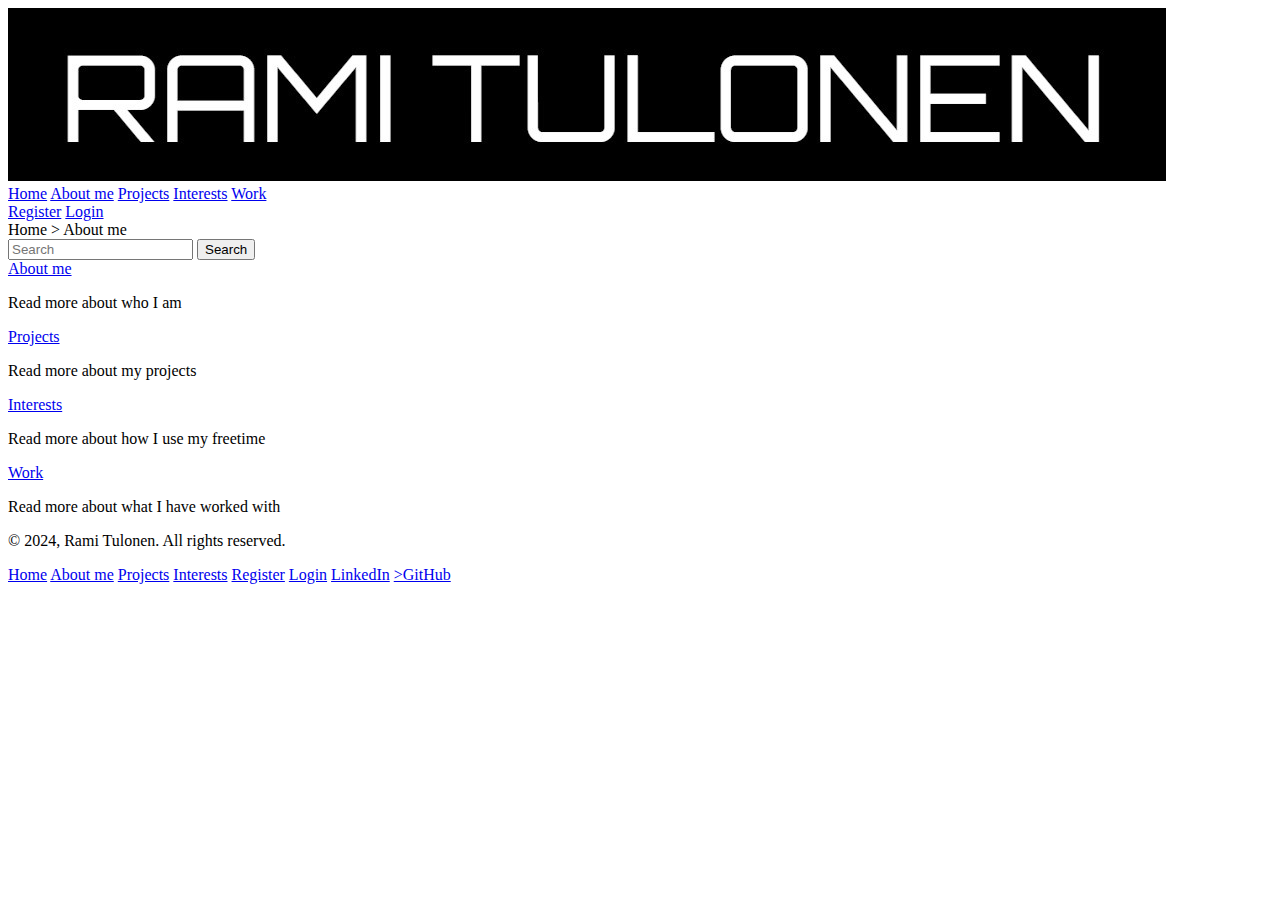
==== About-me.html @ b8fecaf4 "initial commit" ====
<!DOCTYPE html>
<html>

<head>
    <title>Games Archade</title>
    <link rel="stylesheet" href=".github/index_style.css">
</head>

<body>
    <div class="root-container">
        <div class="root-header">
            <div class="header-top">
                <div class="logo">
                    <img src="images/ramitulonenlogo.jpg">
                </div>
                <div class="nav-links-left">
                    <a href="index.html">Home</a>
                    <a href="about-me.html">About me</a>
                    <a href="Projects.html">Projects</a>
                    <a href="Interests.html">Interests</a>
                    <a href="Work.html">Work</a>
                </div>
                <div class="nav-links-right">
                    <a href="signup.html">Register</a>
                    <a href="login.html">Login</a>
                </div>
            </div>
            <div class="search-section">
                <div class="section-title">Home > About me</div>
                <div class="search-bar">
                    <input type="text" placeholder="Search">
                    <button type="button">Search</button>
                </div>
            </div>
        </div>
        
        <div class="root-content">
            <div class="content1">
                <div class="left">
                    <!-- Left side content -->
                </div>
                <div class="right">
                    <a href="about-me.html">About me</a>
                    <p>Read more about who I am</p>
                </div>
            </div>
            <div class="content2">
                <div class="left">
                    <!-- Left side content -->
                </div>
                <div class="right">
                    <a href="Projects.html">Projects</a>
                    <p>Read more about my projects</p>
                </div>
            </div>
            <div class="content3">
                <div class="left">
                    <!-- Left side content -->
                </div>
                <div class="right">
                    <a href="Interests.html">Interests</a>
                    <p>Read more about how I use my freetime</p>
                </div>
            </div>
            <div class="content4">
                <div class="left">
                    <!-- Left side content -->
                </div>
                <div class="right">
                    <a href="Work.html">Work</a>
                    <p>Read more about what I have worked with</p>
                </div>
            </div>
        </div>
        
        <div class="root-footer">
            <div class="footer-info">
                <p>&copy; 2024, Rami Tulonen. All rights reserved.</p>
            </div>
            <div class="footer-links">
                <a href="index.html">Home</a>
                <a href="about-me.html">About me</a>
                <a href="Projects.html">Projects</a>
                <a href="Interests.html">Interests</a>
                <a href="#">Register</a>
                <a href="#">Login</a>
                <a href="https://linkedin.com/ramitulonen" target="_blank">LinkedIn</a>
                <a href="https://github.com/ramitulonen" target="_blank">>GitHub</a>
            </div>
        </div>
    </div>
</body>

</html>
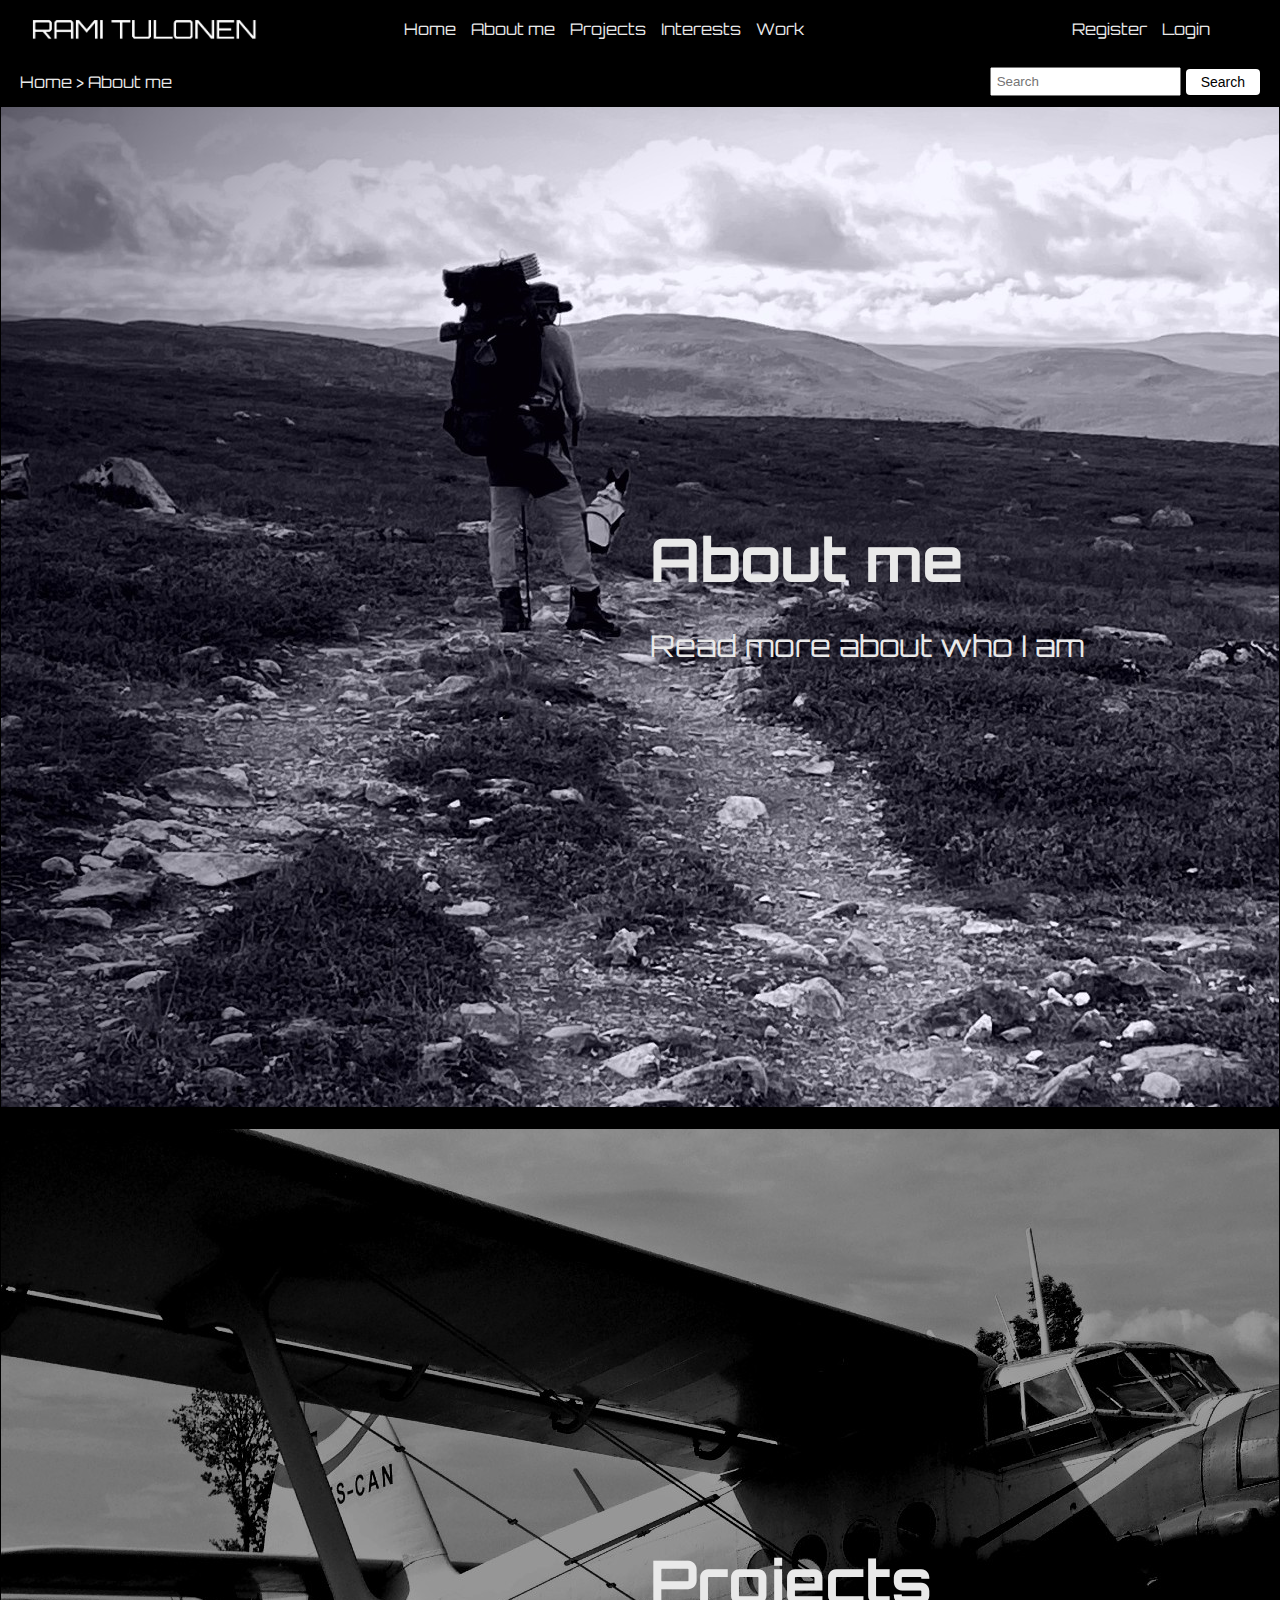
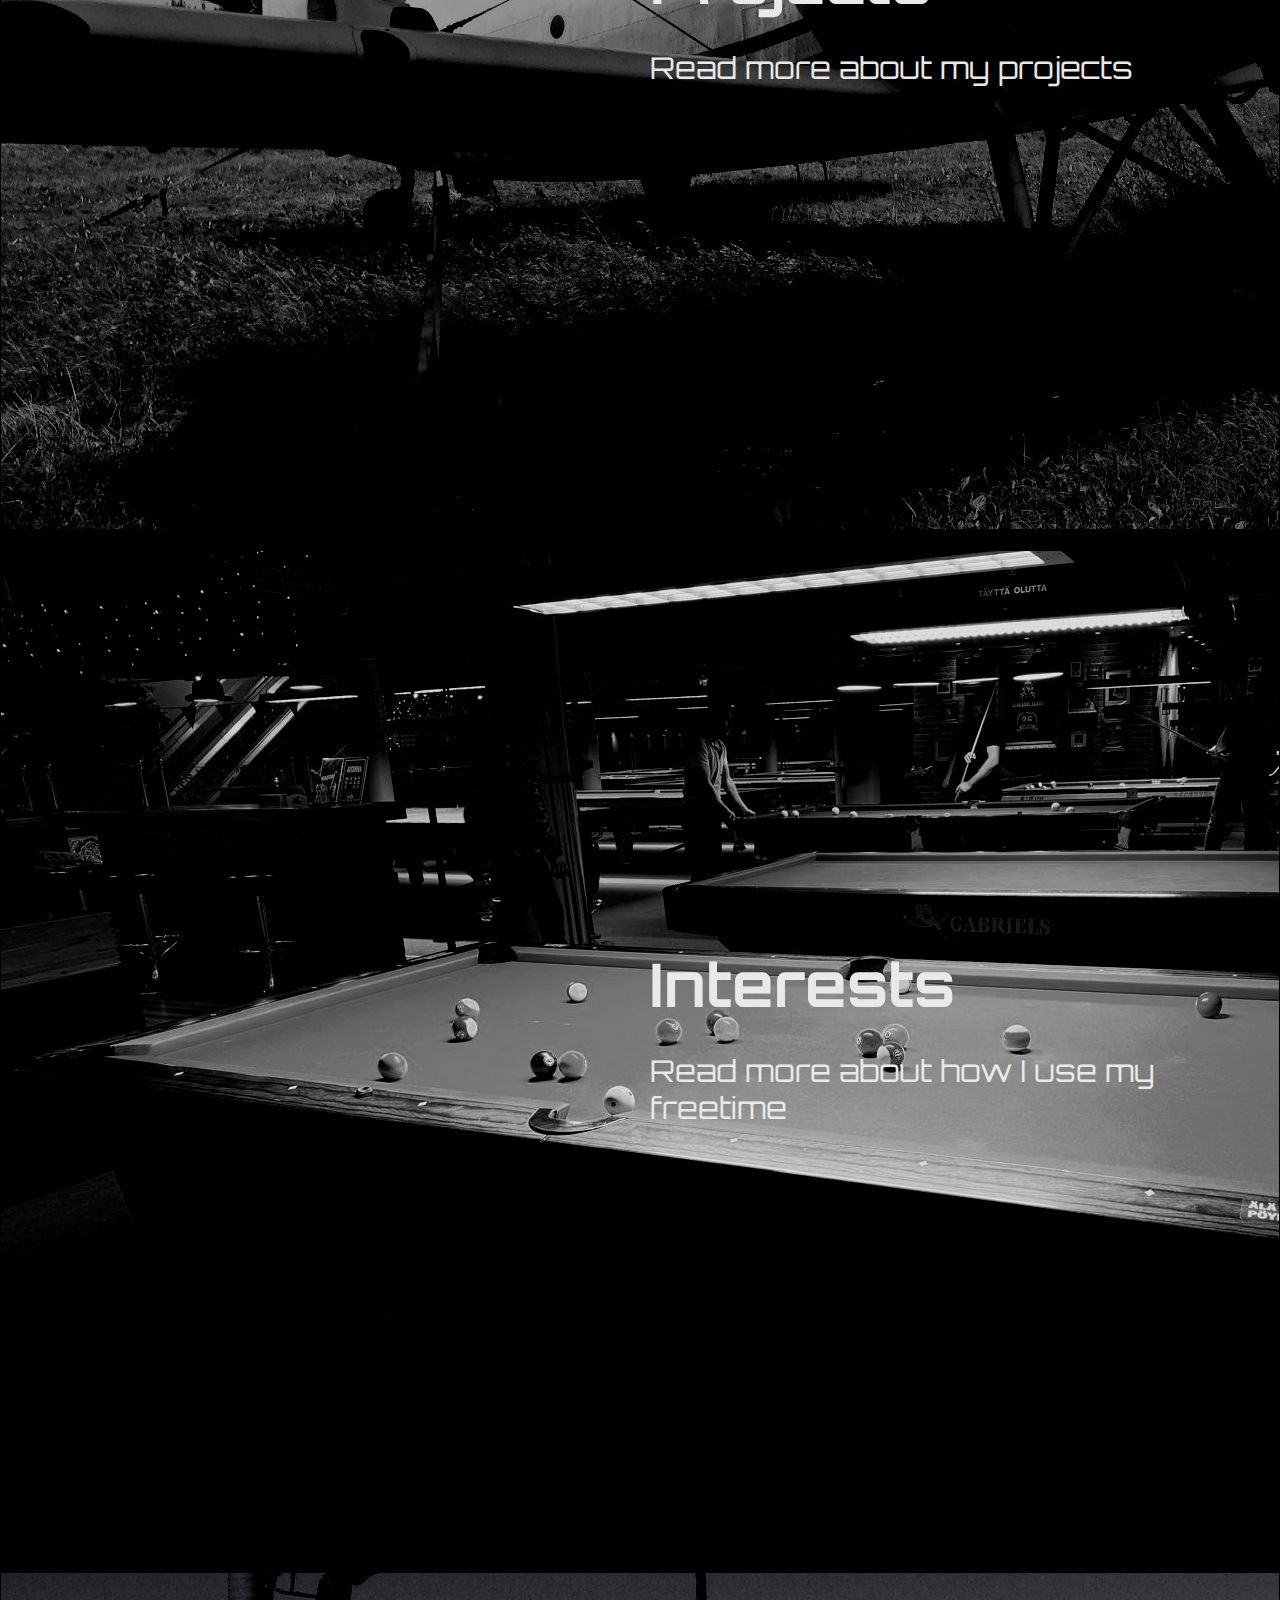
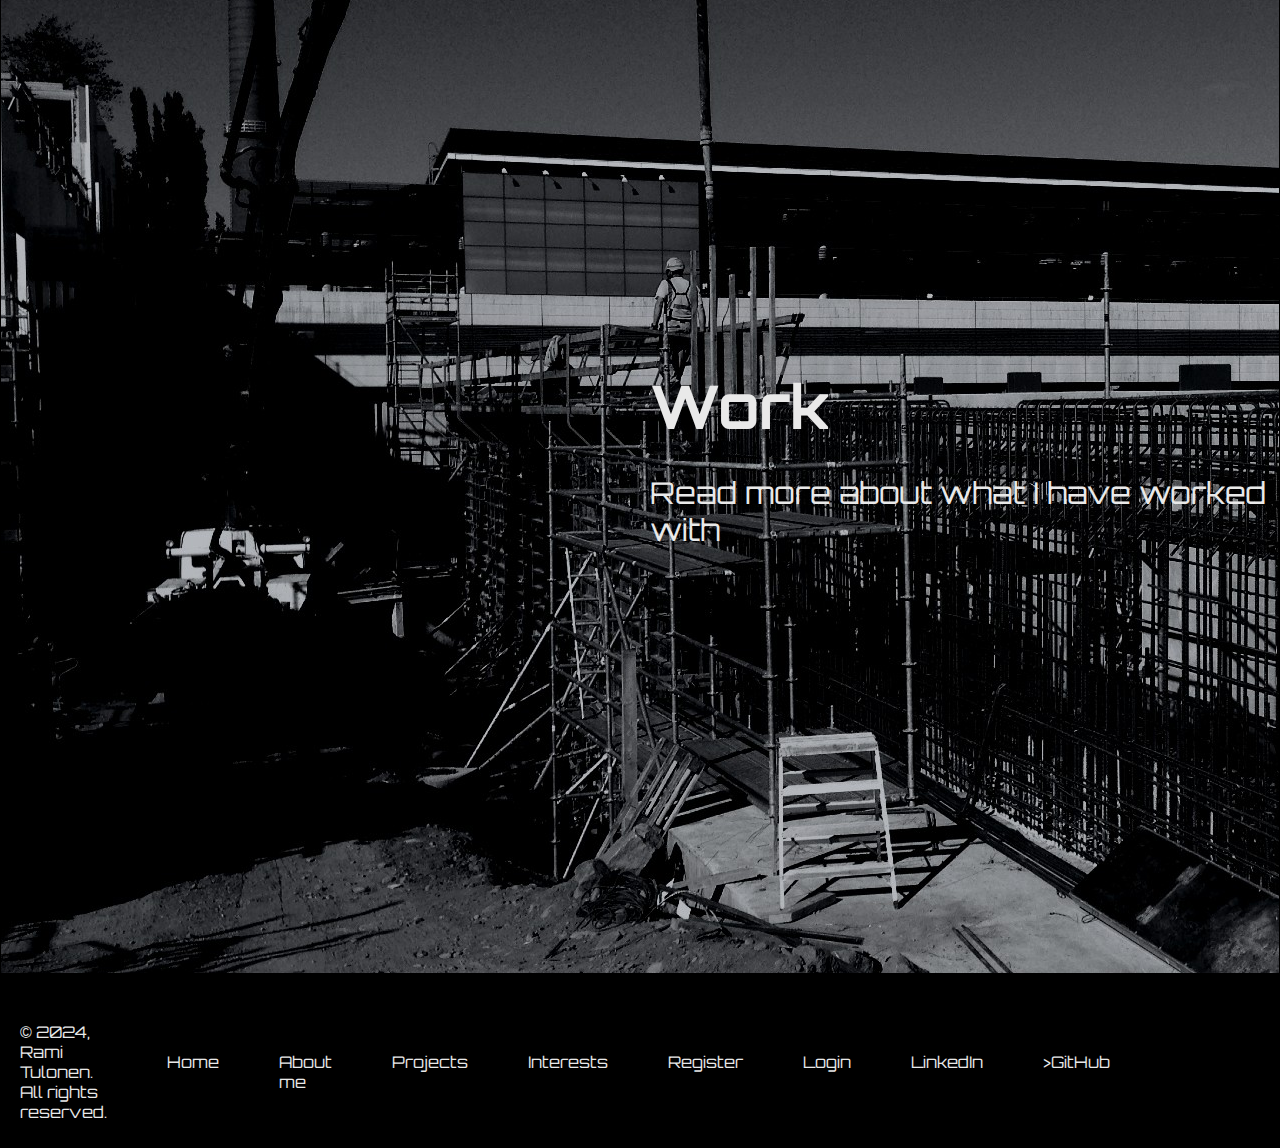
==== commit ec3310bd: "fixed aboutme css reference" ====
--- a/About-me.html
+++ b/About-me.html
@@ -3,7 +3,7 @@
 
 <head>
     <title>Games Archade</title>
-    <link rel="stylesheet" href=".github/index_style.css">
+    <link rel="stylesheet" href="index_style.css">
 </head>
 
 <body>
--- a/index_style.css
+++ b/index_style.css
@@ -0,0 +1,190 @@
+@import url('https://fonts.googleapis.com/css2?family=Orbitron:wght@400;700&display=swap');
+
+body {
+    font-family: 'Orbitron', Arial, sans-serif;
+    margin: 0;
+    padding: 0;
+    background-color: rgb(0, 0, 0);
+}
+
+.root-container {
+    display: flex;
+    flex-direction: column;
+    /*height: 100vh;*/
+    min-height: 100vh;
+}
+
+.root-header {
+    display: flex;
+    flex-direction: column;
+    padding: 0; /* Remove any extra padding */
+    background-color: rgb(0, 0, 0);
+    width: 100%;
+    box-sizing: border-box;
+}
+
+.header-top {
+    display: flex;
+    justify-content: flex-start;
+    align-items: center;
+    padding: 10px 20px;
+}
+
+.logo {
+    flex: 1 1 150px;
+    min-width: 150px;
+    max-width: 250px;
+    display: flex;
+    align-items: center;
+}
+
+.logo img {
+    display: block;
+    max-width: 100%;
+    height: auto;
+}
+
+.nav-links-left {
+    display: flex;
+    gap: 15px;
+    margin: 0 auto;
+    color: #e9e9e9;
+}
+
+.nav-links-right {
+    display: flex;
+    gap: 15px;
+    margin-left: auto;
+    color: #e9e9e9;
+    margin-right: 50px;
+    
+}
+
+.nav-links-left a,
+.nav-links-right a {
+    color: #e9e9e9;
+    text-decoration: none; /* removes underline */
+}
+
+.search-section {
+    display: flex;
+    justify-content: space-between;
+    align-items: center;
+    padding: 10px 20px;
+    background-color: rgb(0, 0, 0);
+    color: #e9e9e9;
+    width: 100%;
+    box-sizing: border-box;
+}
+
+.search-bar {
+    display: flex; /* Align input and button horizontally */
+    align-items: center;
+    gap: 5px; /* Add space between input and button */
+}
+
+.search-bar input[type="text"] {
+    max-width: 200px;
+    width: 100%;
+    padding: 5px; /* Optional: add padding for better alignment */
+}
+
+.search-bar button {
+    padding: 5px 15px;
+    border: none;
+    background-color: #ffffff;
+    color: rgb(0, 0, 0);
+    border-radius: 4px;
+    cursor: pointer;
+    font-size: 14px;
+}
+
+.root-content {
+    flex-grow: 1;
+    overflow-y: auto;
+    
+}
+
+.content1, .content2, .content3, .content4 {
+    display: grid;
+    grid-template-columns: 50% 50%;
+    margin-bottom: 20px;
+    border: 1px solid black;
+    background-size: auto;
+    background-position: center;
+    background-repeat: no-repeat;
+    background-position: left;
+    height: 1000px;
+}
+
+.content1 a, .content2 a, .content3 a, .content4 a {
+    color: #e9e9e9;
+    text-decoration: none;
+    font-size: 60px;
+    font-weight: bold;
+}
+
+.content1 p, .content2 p, .content3 p, .content4 p {
+    color: #e9e9e9;
+    text-decoration: none;
+    font-size: 30px;
+}
+
+.content1 {
+    background-image: url("../images/muokattuhalti.jpg");
+}
+
+.content2 {
+    background-image: url("../images/muokattulentokone.jpg");
+}
+
+.content3 {
+    background-image: url("../images/muokattubiljardi.jpg");
+}
+
+.content4 {
+    background-image: url("../images/muokattut3.jpg");
+}
+
+.content1 .right, .content2 .right, .content3 .right, .content4 .right {
+    display: flex;
+    flex-direction: column;
+    justify-content: center;
+    align-items: flex-start;
+    padding: 10px; /* Adjust padding as needed */
+    color: white; /* Set text color to white if needed */
+}
+
+.article h2 {
+    margin: 0;
+    
+}
+
+.root-footer {
+    display: flex;
+    justify-content: space-between;
+    align-items: center;
+    padding: 10px 20px;
+    background-color: rgb(0, 0, 0);
+    border-top: 2px solid black;
+    /*flex-basis: 22%;*/
+    color: #e9e9e9;
+    text-decoration: none;
+}
+
+.footer-info {
+    display: flex;
+    flex-direction: column;
+}
+
+.footer-links {
+    display: flex;
+    gap: 10px;
+    margin-right: 150px;
+}
+
+.footer-links a {
+    color: #e9e9e9;
+    text-decoration: none;
+    margin-left: 50px;
+}